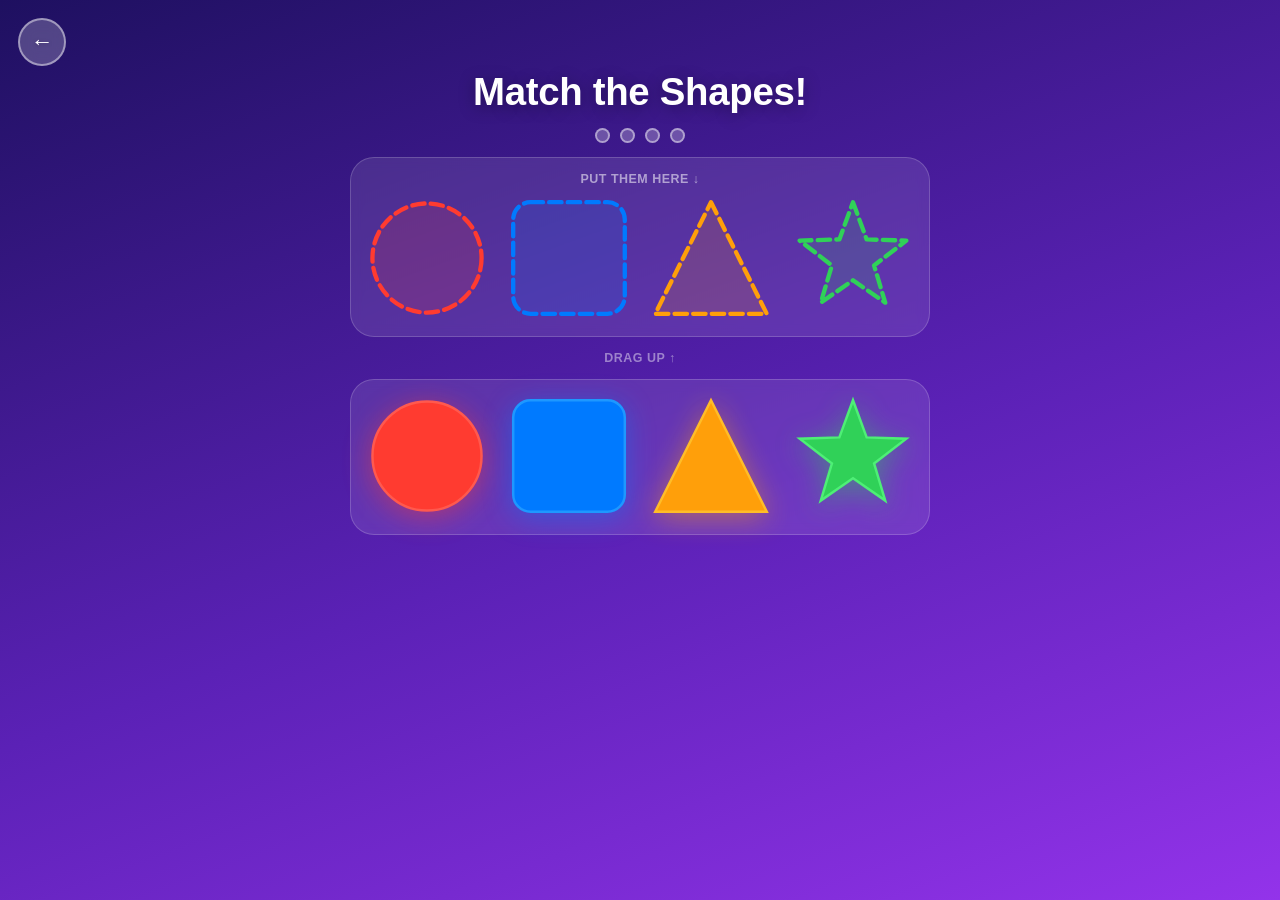
==== shape.html @ 79c793f3 "Initial release: kids game hub with Bubble Pop and Shape Match - Menu page with animated game grid (" ====
<!DOCTYPE html>
<html lang="en">
<head>
  <meta charset="UTF-8" />
  <meta name="viewport" content="width=device-width, initial-scale=1.0,
        maximum-scale=1.0, user-scalable=no" />
  <meta name="apple-mobile-web-app-capable" content="yes" />
  <title>Shape Match! 🔷</title>
  <link rel="stylesheet" href="shape.css" />
</head>
<body>

  <a href="index.html" id="back-btn" title="Menu">&#8592;</a>

  <div class="game">
    <h1 class="title">Match the Shapes!</h1>

    <!-- Progress dots -->
    <div class="progress" id="progress"></div>

    <!-- Target slots (outlined shapes) -->
    <div class="panel panel--slots">
      <p class="panel-hint">Put them here ↓</p>
      <div class="shape-grid" id="slotsGrid"></div>
    </div>

    <!-- Arrow -->
    <div class="arrow-hint">drag up ↑</div>

    <!-- Draggable pieces (solid shapes) -->
    <div class="panel panel--pieces">
      <div class="shape-grid" id="piecesGrid"></div>
    </div>
  </div>

  <!-- Full-screen celebration -->
  <div class="celebration" id="celebration">
    <div class="celeb-inner">
      <div class="celeb-emoji" id="celebEmoji"></div>
      <div class="celeb-text"  id="celebText"></div>
    </div>
  </div>

  <script src="shape.js"></script>
</body>
</html>
---- shape.css ----
/* ── Reset ───────────────────────────────────────────────────────────────── */
*, *::before, *::after { box-sizing: border-box; margin: 0; padding: 0; }

html, body {
  width: 100%; height: 100%;
  overflow: hidden;
  font-family: 'Avenir Next', 'Helvetica Neue', Arial, sans-serif;
  touch-action: none;
  user-select: none; -webkit-user-select: none;
  background: linear-gradient(160deg, #1e1060 0%, #5b21b6 55%, #9333ea 100%);
}

/* ── Back button (shared style) ─────────────────────────────────────────── */
#back-btn {
  position: fixed; top: 18px; left: 18px; z-index: 200;
  width: 48px; height: 48px; border-radius: 50%;
  background: rgba(255,255,255,0.22);
  border: 2px solid rgba(255,255,255,0.45);
  backdrop-filter: blur(8px); -webkit-backdrop-filter: blur(8px);
  display: flex; align-items: center; justify-content: center;
  font-size: 1.4rem; color: #fff; text-decoration: none;
  text-shadow: 0 1px 4px rgba(0,0,0,0.25);
  transition: transform .15s ease, background .15s ease;
}
#back-btn:hover  { background: rgba(255,255,255,0.42); transform: scale(1.10); }
#back-btn:active { transform: scale(0.92); }

/* ── Game shell ─────────────────────────────────────────────────────────── */
.game {
  display: flex; flex-direction: column; align-items: center;
  height: 100vh;
  padding: 70px 20px 24px;
  gap: 14px;
}

/* ── Title ──────────────────────────────────────────────────────────────── */
.title {
  font-size: clamp(1.5rem, 5vw, 2.4rem);
  font-weight: 800; color: #fff;
  text-shadow: 0 3px 16px rgba(0,0,0,0.35);
  text-align: center; letter-spacing: -0.3px;
}

/* ── Progress dots ──────────────────────────────────────────────────────── */
.progress { display: flex; gap: 10px; }

.dot {
  width: 15px; height: 15px; border-radius: 50%;
  background: rgba(255,255,255,0.25);
  border: 2px solid rgba(255,255,255,0.45);
  transition: background .3s, transform .3s, box-shadow .3s;
}
.dot.done {
  background: #fff; transform: scale(1.25);
  box-shadow: 0 0 10px rgba(255,255,255,0.7);
}

/* ── Panels ─────────────────────────────────────────────────────────────── */
.panel {
  width: 100%; max-width: 580px;
  background: rgba(255,255,255,0.10);
  border: 1px solid rgba(255,255,255,0.18);
  border-radius: 24px;
  padding: 14px 14px 16px;
  backdrop-filter: blur(6px); -webkit-backdrop-filter: blur(6px);
}

.panel-hint {
  font-size: .78rem; font-weight: 600; letter-spacing: .5px;
  color: rgba(255,255,255,0.55); text-align: center;
  margin-bottom: 10px; text-transform: uppercase;
}

/* ── Shape grid (used for both slots and pieces) ────────────────────────── */
.shape-grid {
  display: grid;
  grid-template-columns: repeat(4, 1fr);
  gap: clamp(8px, 2vw, 18px);
}

/* ── Slot ───────────────────────────────────────────────────────────────── */
.slot {
  aspect-ratio: 1;
  border-radius: 18px;
  display: flex; align-items: center; justify-content: center;
  position: relative;
  transition: transform .2s ease, box-shadow .2s ease;
}
.slot svg { width: 100%; height: 100%; display: block; }

/* Highlight when a piece hovers close */
.slot.hovered {
  transform: scale(1.08);
  box-shadow: 0 0 0 3px rgba(255,255,255,0.6);
}

/* Spring pop when filled */
.slot.filled { animation: slotPop .45s cubic-bezier(.34,1.56,.64,1) both; }

@keyframes slotPop {
  0%   { transform: scale(1);   }
  45%  { transform: scale(1.22); }
  100% { transform: scale(1);   }
}

/* ── Piece ──────────────────────────────────────────────────────────────── */
.piece {
  aspect-ratio: 1;
  border-radius: 18px;
  cursor: grab;
  touch-action: none;
  transition: opacity .2s ease, transform .2s ease;
  -webkit-tap-highlight-color: transparent;
}
.piece svg         { width: 100%; height: 100%; display: block; pointer-events: none; }
.piece.ghosted     { opacity: .28; transform: scale(.92); cursor: default; }
.piece:active      { cursor: grabbing; }

/* ── Drag clone (injected via JS) ───────────────────────────────────────── */
.drag-clone {
  position: fixed;
  pointer-events: none;
  z-index: 1000;
  border-radius: 18px;
  transform-origin: center;
}

/* ── Arrow between panels ───────────────────────────────────────────────── */
.arrow-hint {
  font-size: .78rem; font-weight: 600; letter-spacing: .5px;
  color: rgba(255,255,255,0.45); text-transform: uppercase;
  text-align: center;
}

/* ── Shake (wrong drop) ─────────────────────────────────────────────────── */
@keyframes shake {
  0%,100% { transform: translateX(0) rotate(0deg);     }
  18%     { transform: translateX(-9px) rotate(-4deg); }
  36%     { transform: translateX( 9px) rotate( 4deg); }
  54%     { transform: translateX(-6px) rotate(-2deg); }
  72%     { transform: translateX( 6px) rotate( 2deg); }
}
.shake { animation: shake .42s ease both; }

/* ── Celebration overlay ────────────────────────────────────────────────── */
.celebration {
  position: fixed; inset: 0; z-index: 500;
  display: flex; align-items: center; justify-content: center;
  background: rgba(0,0,0,0.55);
  backdrop-filter: blur(8px); -webkit-backdrop-filter: blur(8px);
  opacity: 0; pointer-events: none;
  transition: opacity .35s ease;
}
.celebration.active { opacity: 1; pointer-events: auto; }

.celeb-inner {
  display: flex; flex-direction: column; align-items: center; gap: 12px;
  animation: celebBounce .5s cubic-bezier(.34,1.56,.64,1) both;
}
.celeb-emoji { font-size: clamp(4rem, 15vw, 7rem); line-height: 1; }
.celeb-text  {
  font-size: clamp(2rem, 7vw, 3.5rem);
  font-weight: 900; color: #fff;
  text-shadow: 0 4px 24px rgba(0,0,0,0.4);
  text-align: center;
}
@keyframes celebBounce {
  from { transform: scale(0.3); opacity: 0; }
  to   { transform: scale(1);   opacity: 1; }
}
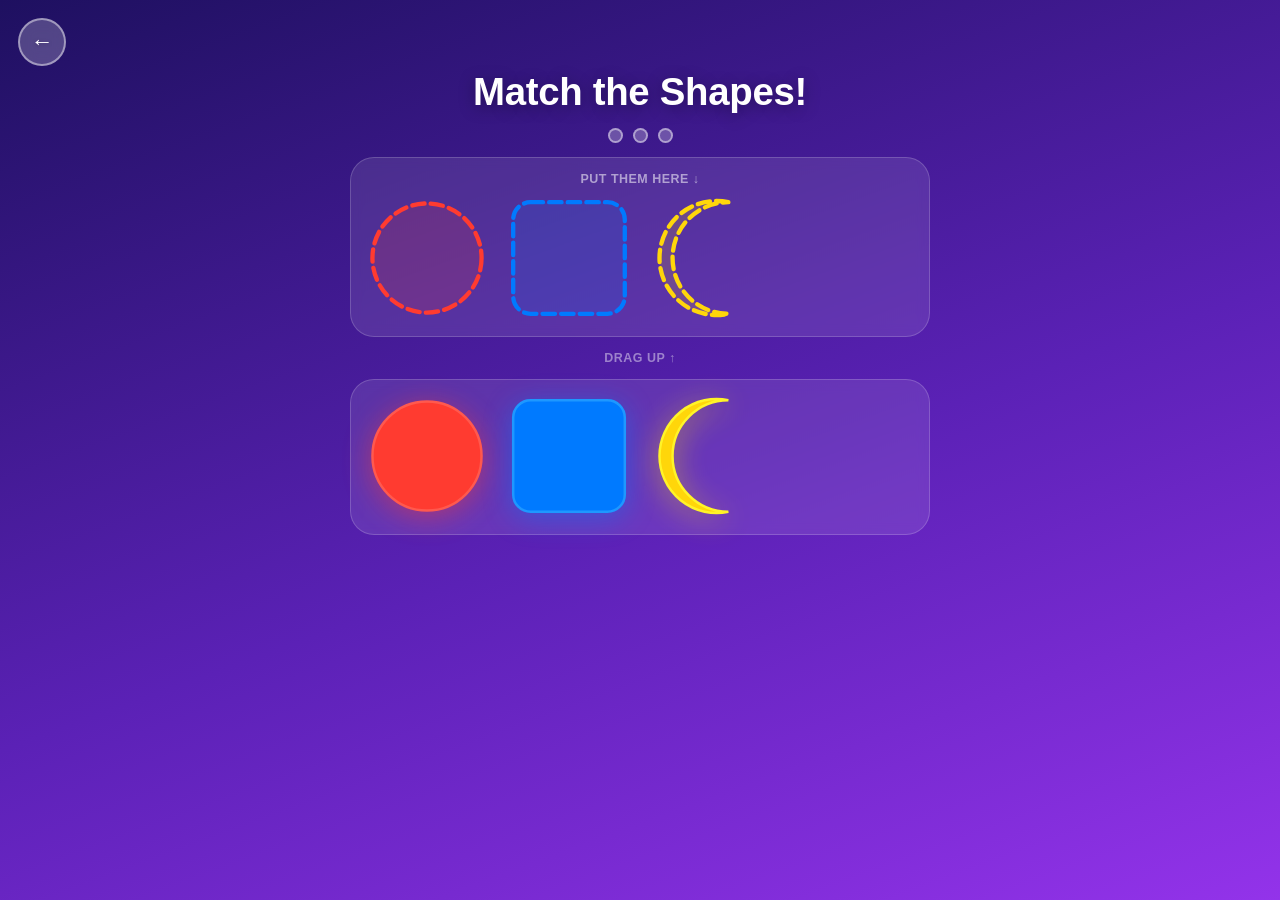
==== commit fba1a91c: "Add sound, Hebrew speech, Star Catch game, and gameplay upgrades - Shared sound.js (synthesized pops" ====
--- a/shape.html
+++ b/shape.html
@@ -41,6 +41,8 @@
     </div>
   </div>
 
+  <script src="sound.js"></script>
+  <script src="speech.js"></script>
   <script src="shape.js"></script>
 </body>
 </html>
